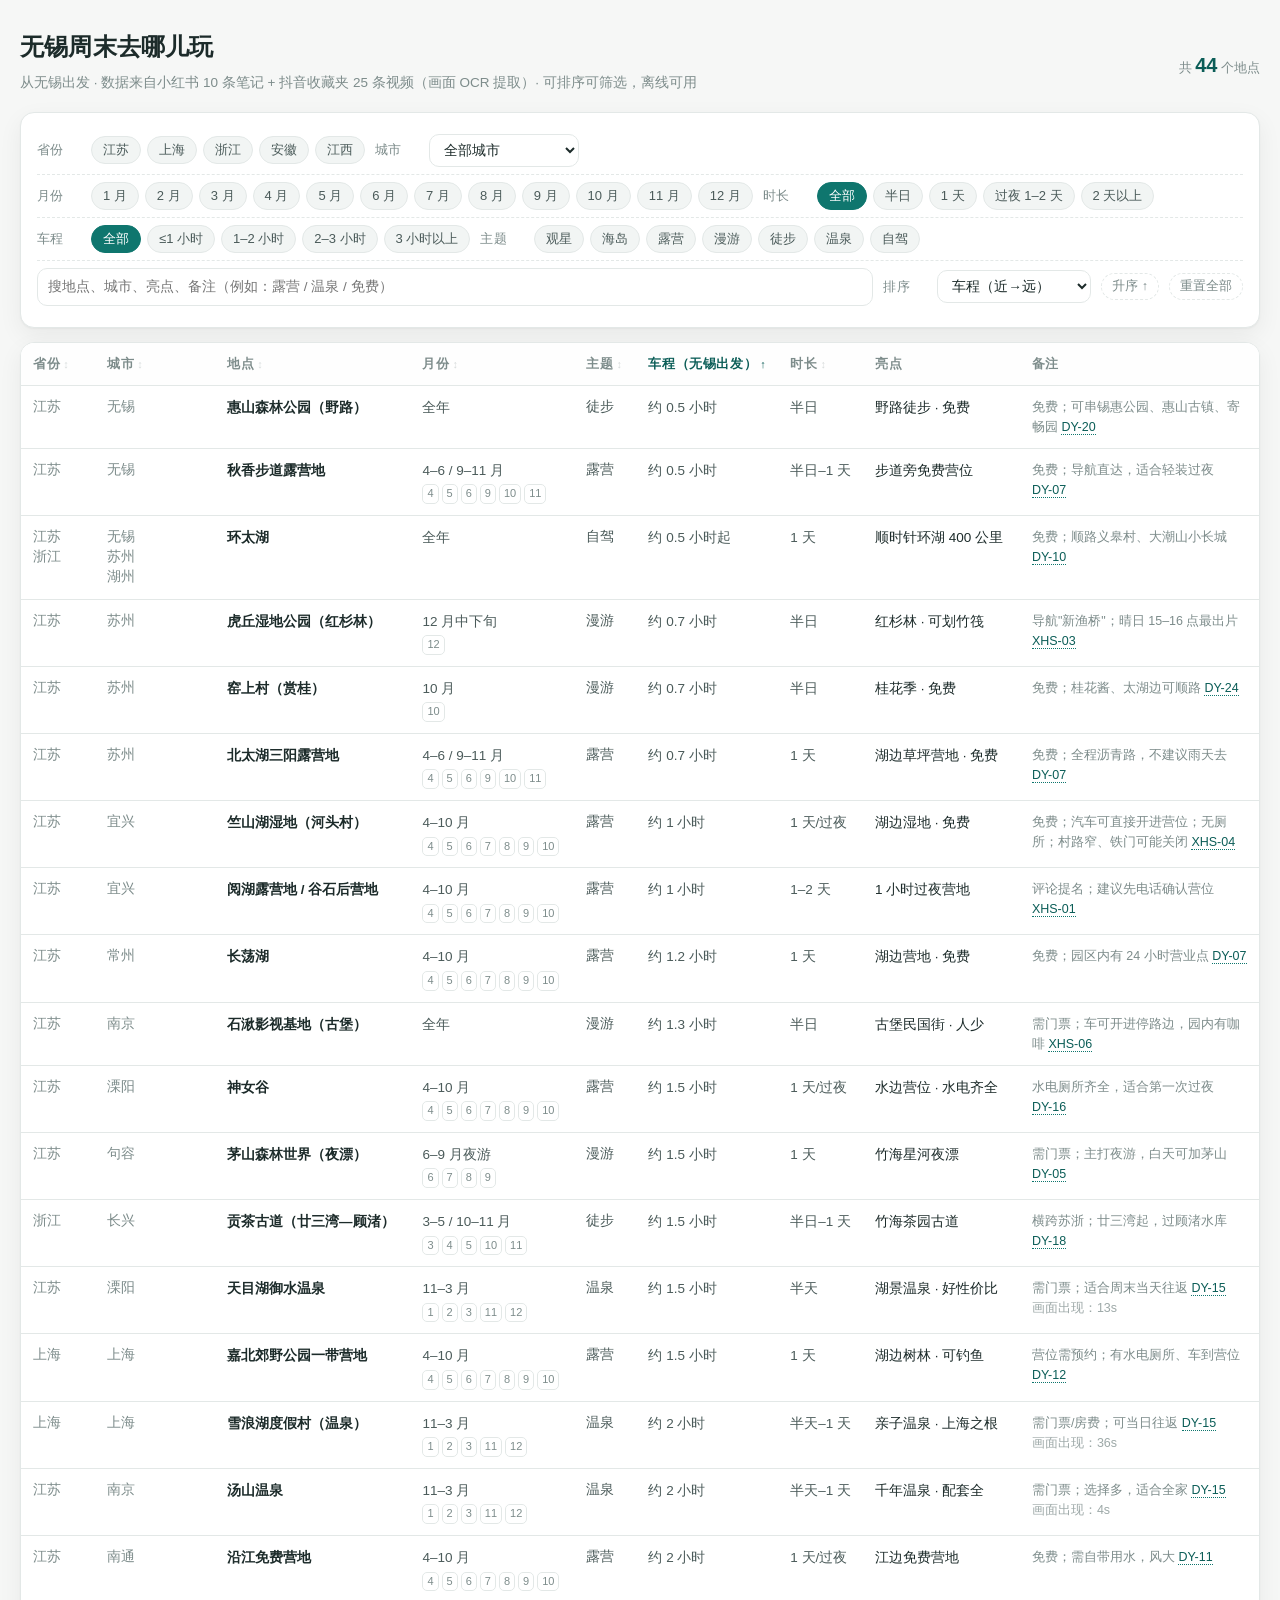
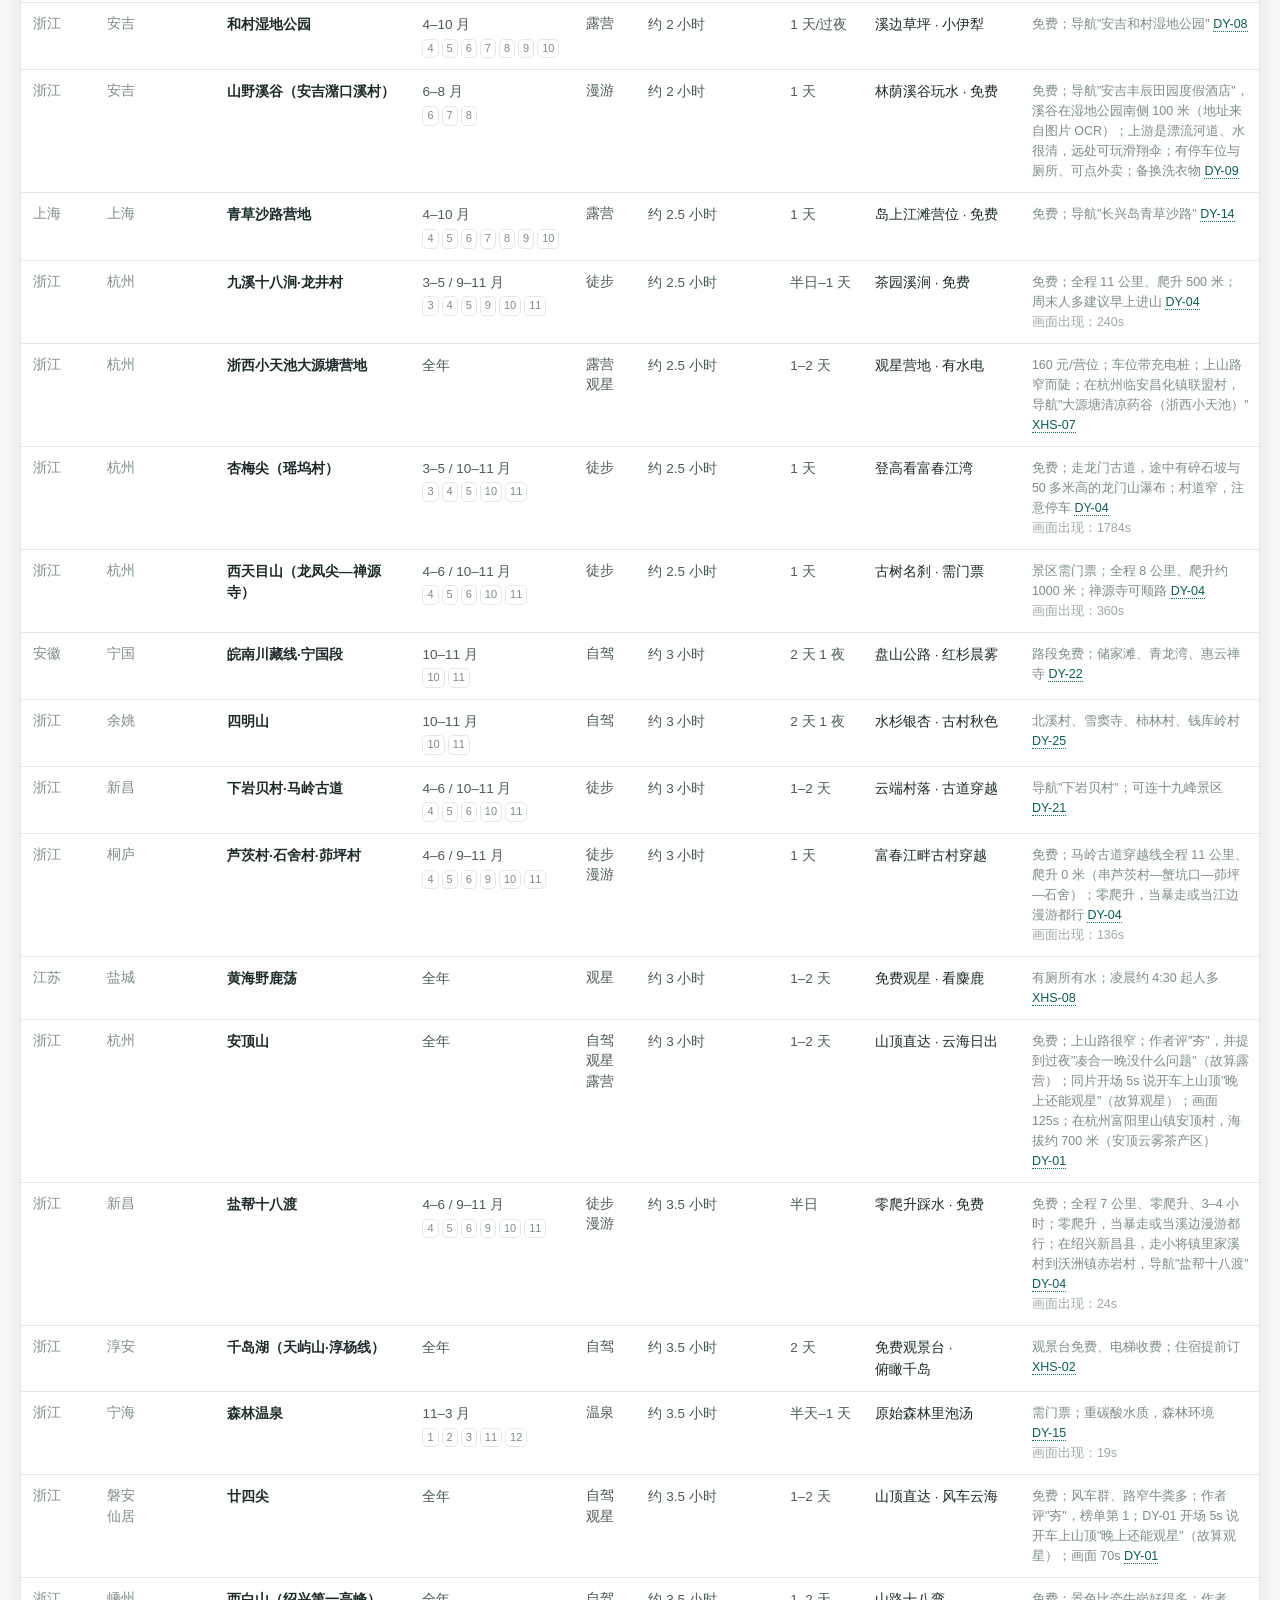
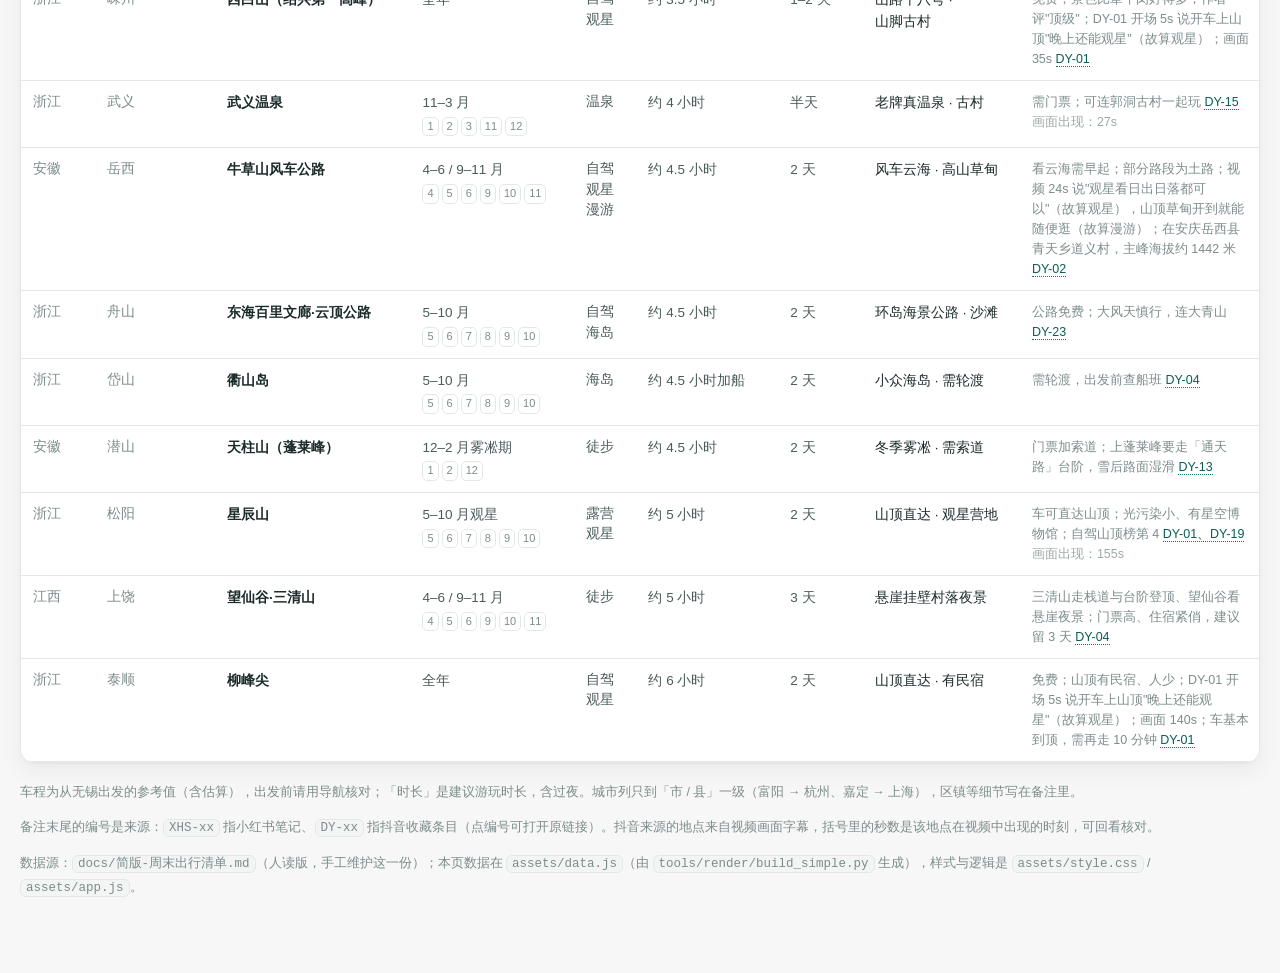
==== fun-weekend/index.html @ dce7b252 "fun-weekend: 周末去哪儿玩" ====
<!DOCTYPE html>
<html lang="zh-CN">
<head>
<meta charset="utf-8">
<meta name="viewport" content="width=device-width, initial-scale=1">
<title>无锡周末去哪儿玩</title>
<meta name="description" content="从无锡出发的周末出行清单：省份 / 城市 / 月份 / 车程 / 时长 / 主题多选筛选，可排序，纯静态离线可用。">
<link rel="icon" href="data:image/svg+xml,%3Csvg xmlns='http://www.w3.org/2000/svg' viewBox='0 0 100 100'%3E%3Ctext y='.9em' font-size='88'%3E%F0%9F%8F%95%EF%B8%8F%3C/text%3E%3C/svg%3E">
<link rel="stylesheet" href="assets/style.css">
</head>
<body>
<div class="wrap">
  <header class="hero">
    <div>
      <h1>无锡周末去哪儿玩</h1>
      <p class="sub">从无锡出发 · 数据来自小红书 10 条笔记 + 抖音收藏夹 25 条视频（画面 OCR 提取）· 可排序可筛选，离线可用</p>
    </div>
    <p class="stat">共 <b id="total">0</b> 个地点<span id="filtered"></span></p>
  </header>

  <section class="panel">
    <div class="row">
      <span class="label">省份</span>
      <div class="chips" id="provinceChips"></div>
      <span class="label">城市</span>
      <select id="citySelect" title="按省分组，可选具体城市"></select>
    </div>
    <div class="row">
      <span class="label">月份</span>
      <div class="chips" id="monthChips"></div>
      <span class="label">时长</span>
      <div class="chips" id="stayChips"></div>
    </div>
    <div class="row">
      <span class="label">车程</span>
      <div class="chips" id="driveChips"></div>
      <span class="label">主题</span>
      <div class="chips" id="themeChips"></div>
    </div>
    <div class="row">
      <input id="q" type="search" placeholder="搜地点、城市、亮点、备注（例如：露营 / 温泉 / 免费）">
      <span class="label">排序</span>
      <select id="sortKey"></select>
      <button class="ghost" id="sortDir">升序 ↑</button>
      <button class="ghost" id="reset">重置全部</button>
    </div>
  </section>

  <section class="tableWrap">
    <table id="tbl">
      <thead>
        <tr>
          <th class="sortable" data-key="province">省份<span class="arw">↕</span></th>
          <th class="sortable" data-key="city">城市<span class="arw">↕</span></th>
          <th class="sortable" data-key="place">地点<span class="arw">↕</span></th>
          <th class="sortable" data-key="month">月份<span class="arw">↕</span></th>
          <th class="sortable" data-key="theme">主题<span class="arw">↕</span></th>
          <th class="sortable" data-key="drive">车程（无锡出发）<span class="arw">↕</span></th>
          <th class="sortable" data-key="stay">时长<span class="arw">↕</span></th>
          <th>亮点</th>
          <th>备注</th>
        </tr>
      </thead>
      <tbody id="tbody"></tbody>
    </table>
    <p class="empty" id="empty" hidden>没有符合条件的地点，试试放宽筛选条件或点「重置全部」。</p>
  </section>

  <footer>
    <p>车程为从无锡出发的参考值（含估算），出发前请用导航核对；「时长」是建议游玩时长，含过夜。城市列只到「市 / 县」一级（富阳 → 杭州、嘉定 → 上海），区镇等细节写在备注里。</p>
    <p>备注末尾的编号是来源：<code>XHS-xx</code> 指小红书笔记、<code>DY-xx</code> 指抖音收藏条目（点编号可打开原链接）。抖音来源的地点来自视频画面字幕，括号里的秒数是该地点在视频中出现的时刻，可回看核对。</p>
    <p>数据源：<code>docs/简版-周末出行清单.md</code>（人读版，手工维护这一份）；本页数据在 <code>assets/data.js</code>（由 <code>tools/render/build_simple.py</code> 生成），样式与逻辑是 <code>assets/style.css</code> / <code>assets/app.js</code>。</p>
  </footer>
</div>
<script src="assets/data.js"></script>
<script src="assets/app.js"></script>
</body>
</html>
---- fun-weekend/assets/style.css ----
/* 无锡周末去哪儿玩 —— 页面样式（手写维护，改完直接刷新即可，无需重新构建） */
:root{
  --bg:#f6f7f6; --card:#ffffff; --ink:#1c2b2a; --ink-2:#4b5b5a; --muted:#7d8c8b;
  --line:#e3e8e7; --accent:#0f766e; --accent-soft:#e6f2f0; --accent-ink:#0b5d57;
  --chip:#f2f5f4; --shadow:0 1px 2px rgba(16,24,23,.04), 0 8px 24px rgba(16,24,23,.06);
}
@media (prefers-color-scheme: dark){
  :root{
    --bg:#111716; --card:#171f1e; --ink:#e8efee; --ink-2:#c3cecd; --muted:#8c9a99;
    --line:#26302f; --accent:#2dd4bf; --accent-soft:#12312e; --accent-ink:#7fe3d5;
    --chip:#1d2726; --shadow:0 1px 2px rgba(0,0,0,.3), 0 10px 30px rgba(0,0,0,.35);
  }
}
*{box-sizing:border-box}
html{-webkit-text-size-adjust:100%}
body{
  margin:0; background:var(--bg); color:var(--ink);
  font:15px/1.6 -apple-system,BlinkMacSystemFont,"PingFang SC","Hiragino Sans GB","Microsoft YaHei",sans-serif;
}
.wrap{max-width:1360px; margin:0 auto; padding:28px 20px 64px}
header.hero{display:flex; align-items:flex-end; justify-content:space-between; gap:16px; flex-wrap:wrap; margin-bottom:18px}
h1{font-size:24px; margin:0 0 6px; letter-spacing:.2px}
.sub{margin:0; color:var(--muted); font-size:13.5px}
.stat{font-size:13px; color:var(--muted)}
.stat b{color:var(--accent-ink); font-size:20px; font-variant-numeric:tabular-nums}

.panel{background:var(--card); border:1px solid var(--line); border-radius:14px; box-shadow:var(--shadow); padding:14px 16px; margin-bottom:14px}
.panel .row{display:flex; align-items:center; gap:10px; flex-wrap:wrap; padding:7px 0}
.panel .row + .row{border-top:1px dashed var(--line)}
.label{font-size:12.5px; color:var(--muted); min-width:44px; letter-spacing:.4px; flex:0 0 auto}
.chips{display:flex; gap:6px; flex-wrap:wrap}
select#citySelect{min-width:150px}
.chip{
  border:1px solid var(--line); background:var(--chip); color:var(--ink-2);
  border-radius:999px; padding:4px 11px; font-size:13px; cursor:pointer; transition:.15s; user-select:none;
}
.chip:hover{border-color:var(--accent); color:var(--accent-ink)}
.chip.on{background:var(--accent); border-color:var(--accent); color:#fff}
@media (prefers-color-scheme: dark){.chip.on{color:#06201d}}
.ghost{background:transparent; border:1px dashed var(--line); color:var(--muted); border-radius:999px; padding:4px 10px; font-size:12.5px; cursor:pointer}
.ghost:hover{color:var(--accent-ink); border-color:var(--accent)}
input[type=search],select{
  font:inherit; font-size:13.5px; color:var(--ink); background:var(--card);
  border:1px solid var(--line); border-radius:10px; padding:7px 10px; outline:none; min-width:150px;
}
input[type=search]{flex:1 1 200px}
input[type=search]:focus,select:focus{border-color:var(--accent); box-shadow:0 0 0 3px var(--accent-soft)}
.spacer{flex:1}

.tableWrap{background:var(--card); border:1px solid var(--line); border-radius:14px; box-shadow:var(--shadow); overflow:auto}
table{border-collapse:separate; border-spacing:0; width:100%; min-width:1240px}
thead th{
  position:sticky; top:0; z-index:2; background:color-mix(in srgb, var(--card) 92%, var(--bg));
  backdrop-filter:blur(6px); text-align:left; font-size:12.5px; font-weight:600; color:var(--muted);
  letter-spacing:.6px; padding:11px 12px; border-bottom:1px solid var(--line); white-space:nowrap;
}
thead th.sortable{cursor:pointer}
thead th.sortable:hover{color:var(--accent-ink)}
thead th .arw{opacity:.3; font-size:11px; margin-left:3px}
thead th.sorted{color:var(--accent-ink)}
thead th.sorted .arw{opacity:1}
tbody td{padding:11px 12px; border-bottom:1px solid var(--line); vertical-align:top; font-size:13.5px; color:var(--ink-2)}
tbody tr:nth-child(even){background:color-mix(in srgb, var(--card) 97%, var(--bg))}
tbody tr:hover{background:var(--accent-soft)}
tbody td.prov,td.month,td.drive,td.stay{white-space:nowrap; font-variant-numeric:tabular-nums}
td.prov{color:var(--muted); min-width:74px}
td.city{color:var(--muted); min-width:120px}
td.place{font-weight:600; color:var(--ink); min-width:180px}
td.theme-cell{min-width:62px; color:var(--ink-2)}
/* 多值单元格（省份 / 城市 / 主题）：一个值一行 */
td.prov .ln,td.city .ln,td.theme-cell .ln{display:block; white-space:nowrap; line-height:1.5}
td.month .mb{display:inline-block; font-size:11px; color:var(--muted); border:1px solid var(--line); border-radius:5px; padding:0 4px; margin:3px 3px 0 0; font-variant-numeric:tabular-nums}
td.hl{color:var(--ink); min-width:150px; word-break:keep-all}
td.note{font-size:12.5px; color:var(--muted); max-width:330px}
td.note a{color:var(--accent-ink); text-decoration:none; border-bottom:1px dotted var(--accent); white-space:nowrap}
td.note a:hover{border-bottom-style:solid}
.empty{text-align:center; color:var(--muted); padding:36px 10px; font-size:14px}
footer{margin-top:18px; color:var(--muted); font-size:12.5px; line-height:1.8}
footer code{background:var(--chip); border:1px solid var(--line); border-radius:6px; padding:1px 5px}
@media (max-width:640px){
  .wrap{padding:18px 12px 48px}
  h1{font-size:20px}
  .label{min-width:38px}
}
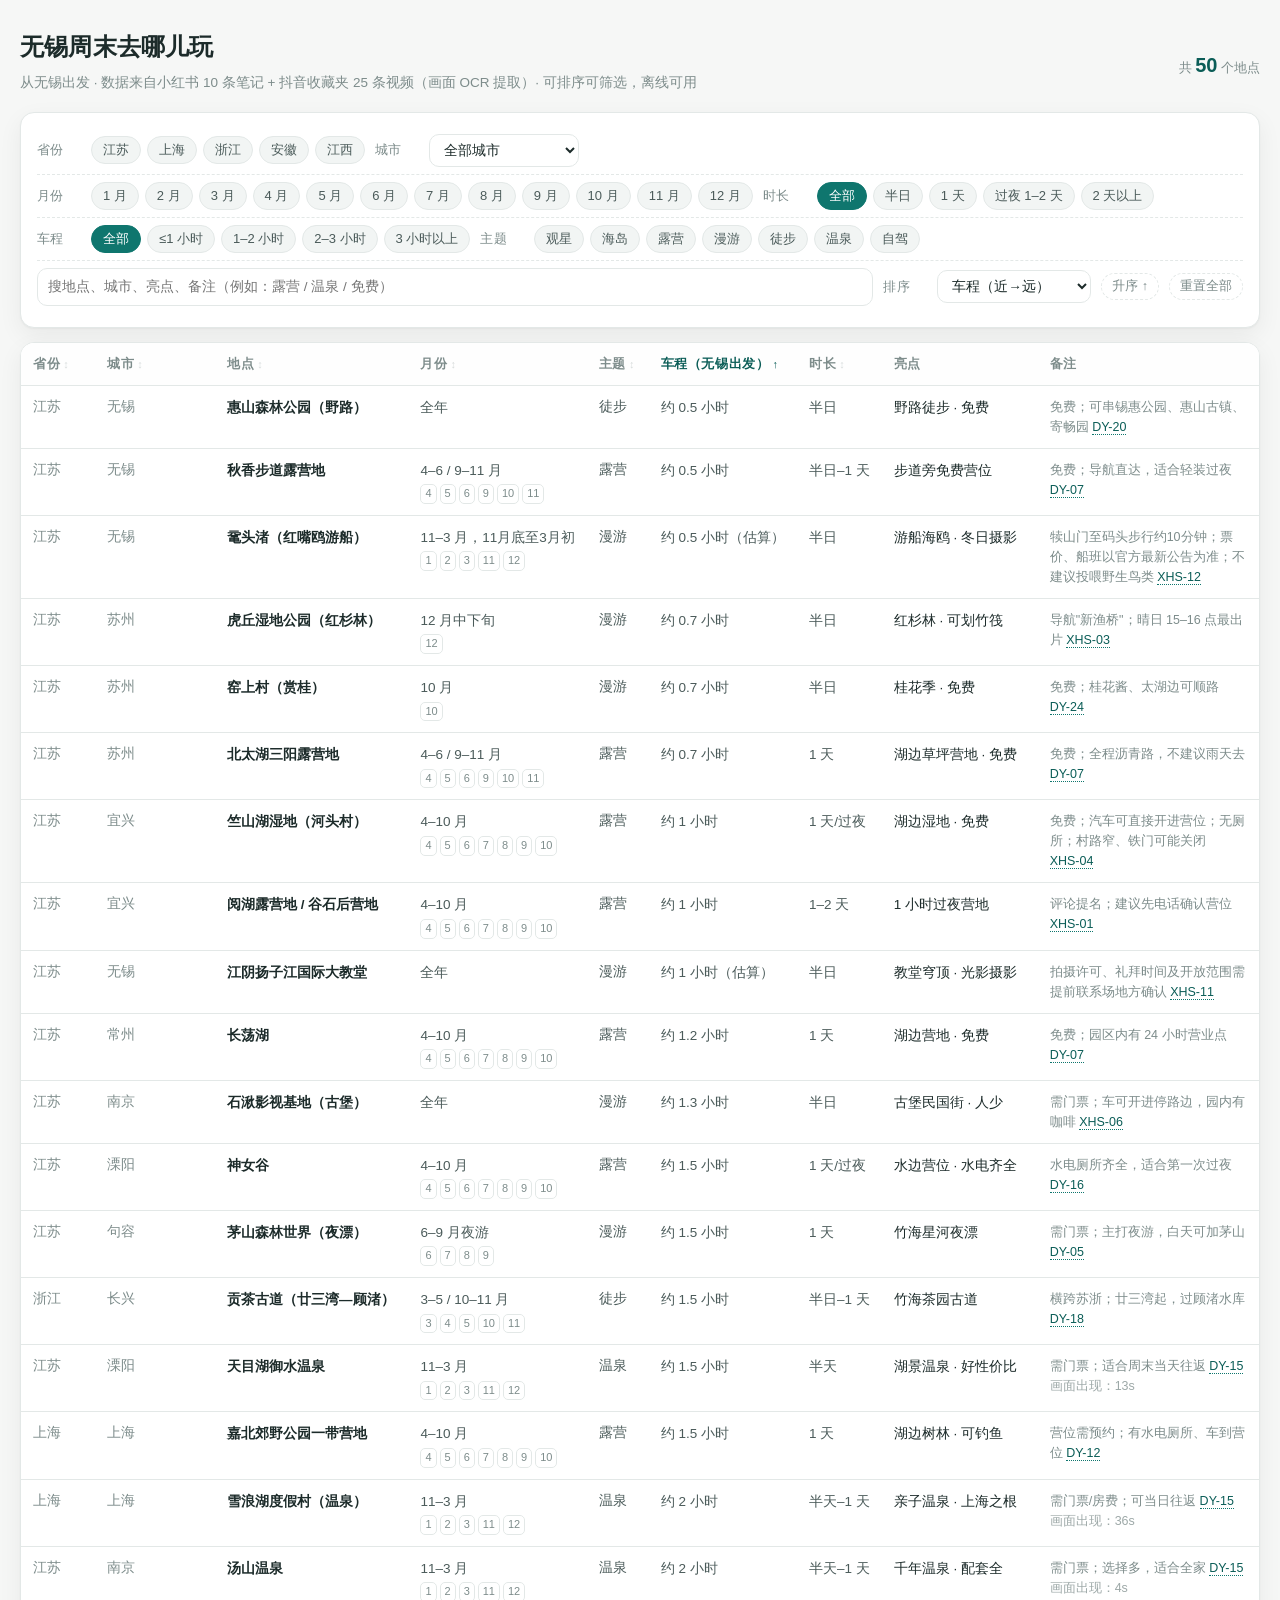
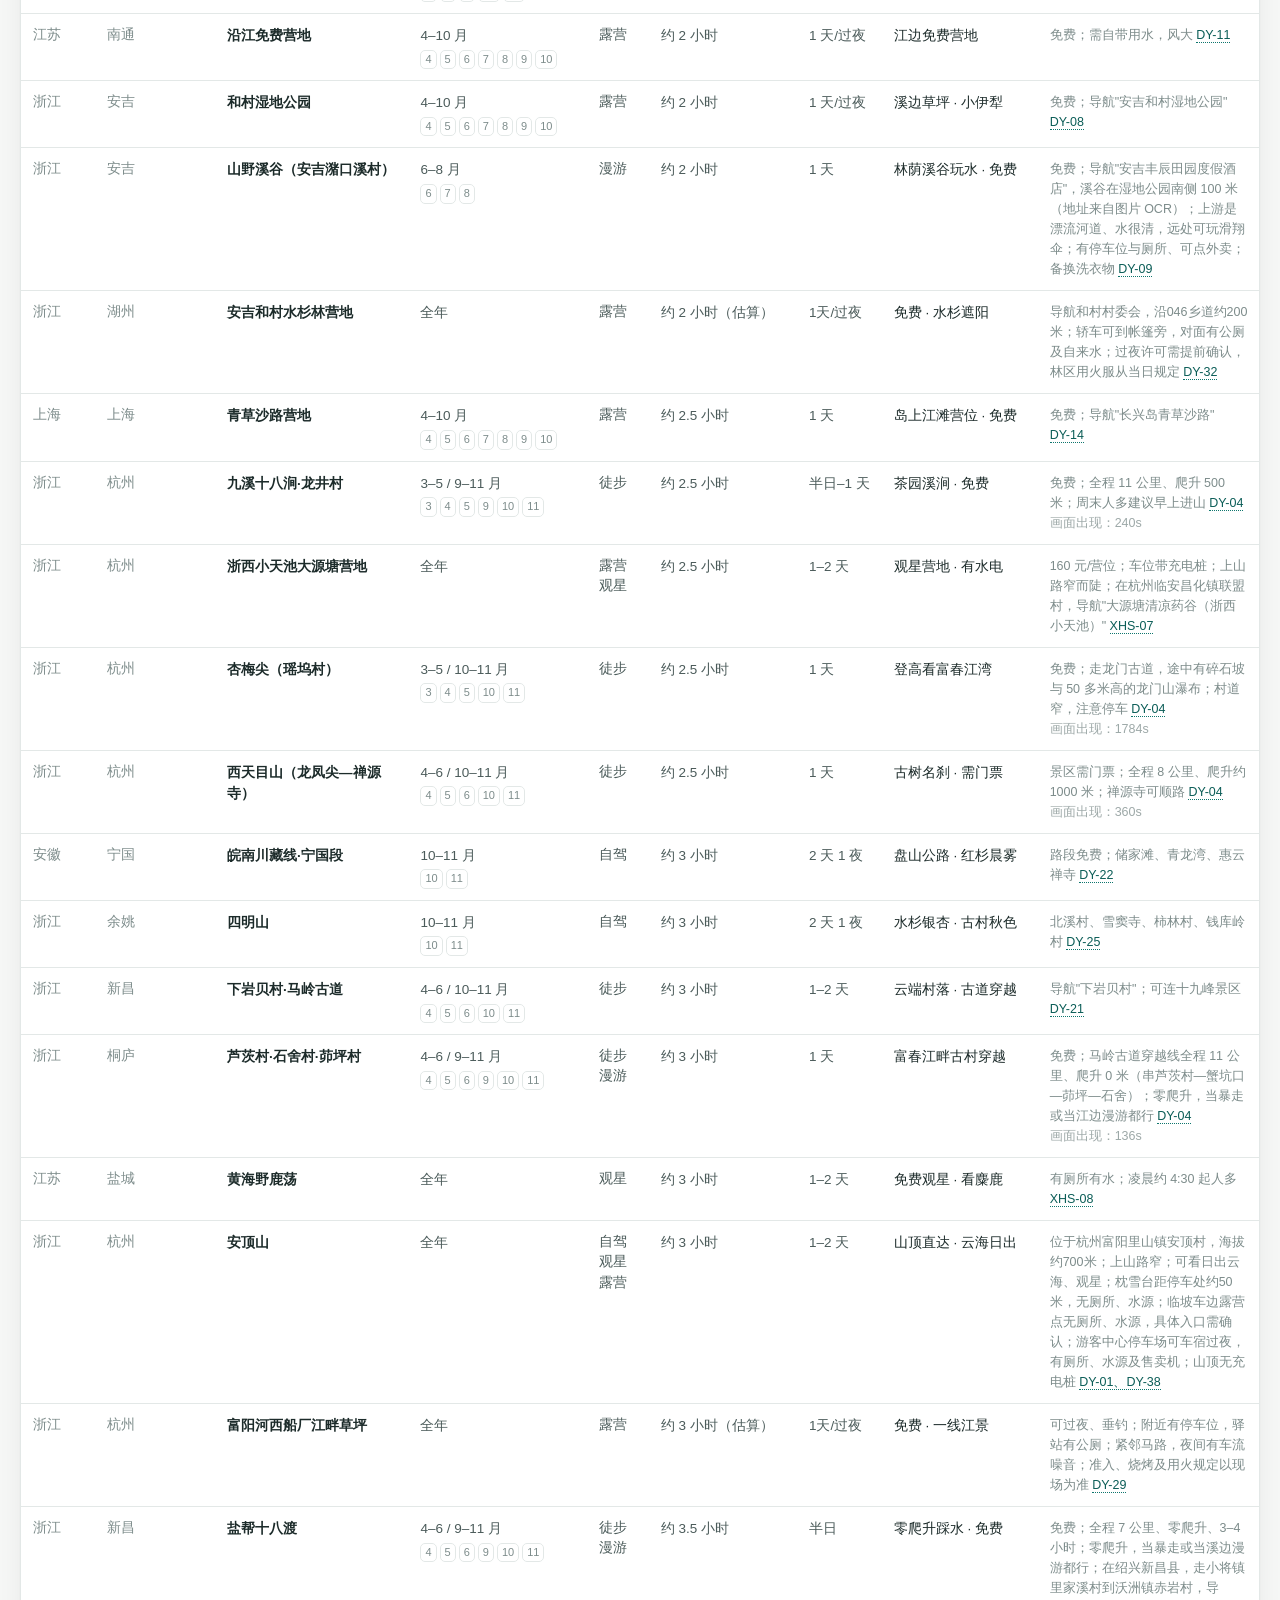
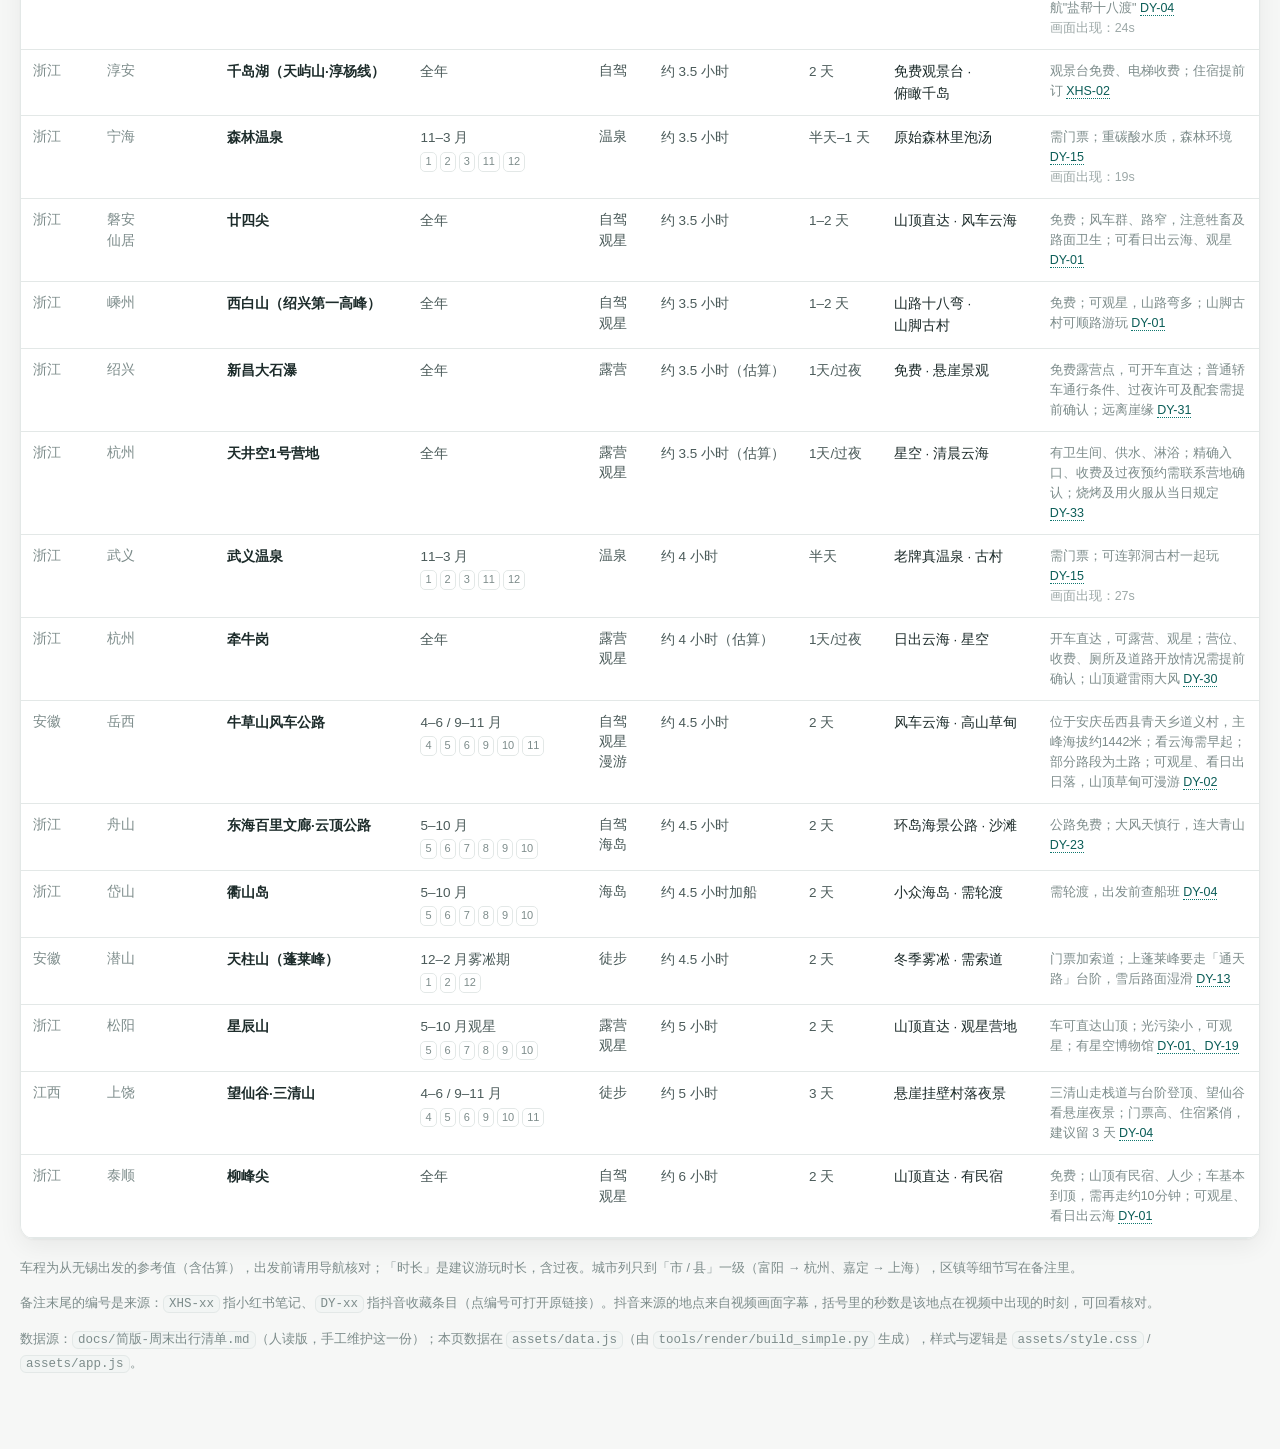
==== commit 89175057: "fun-weekend: update" ====
--- a/fun-weekend/index.html
+++ b/fun-weekend/index.html
@@ -73,6 +73,7 @@
   </footer>
 </div>
 <script src="assets/data.js"></script>
+<script src="assets/place-preferences.js"></script>
 <script src="assets/app.js"></script>
 </body>
 </html>
